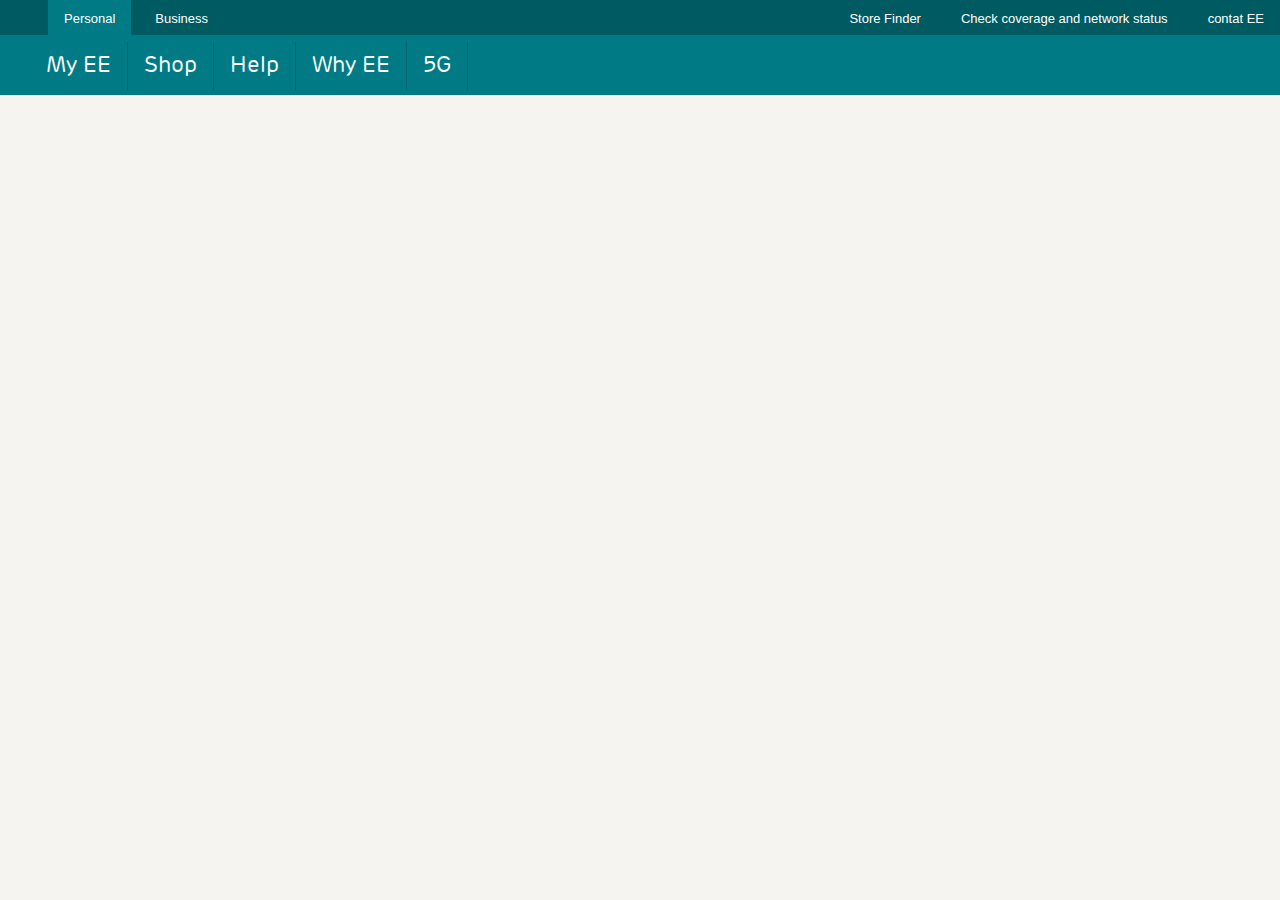
==== index.html @ a06a256d "dia3" ====
<!DOCTYPE html>
<html lang="en">

<head>
    <meta charset="UTF-8">
    <meta http-equiv="X-UA-Compatible" content="IE=edge">
    <meta name="viewport" content="width=device-width, initial-scale=1.0">
    <title>CLONE SITE | EE</title>
    <link rel="stylesheet" href="./assets/css/base/base.css">
    <link rel="stylesheet" href="./assets/css/base/style.css">
</head>

<body>
    
    <header class="cabecalho">
            <div class="links__destaque">
                <a href="#" class="personal">Personal</a>
                <a href="#" class="cabecalho__links destaque">Business</a>
            </div>
            <div><a href="#" class="cabecalho__links">Store Finder</a>
                <a href="#" class="cabecalho__links">Check coverage and network status</a>
                <a href="#" class="cabecalho__links">contat EE</a></div>
        </header>
    <nav class="menu-desktop menu">
        <ul class="menu__mobile--lista menu__mobile--lista-mobile menu__mobile--ativo">
            <li class="logo">
                <a href="#">
                    <img src="../clonesite-ee/assets/img/logo.jpg" alt="">
                </a>
            </li>
            <li class="menu__mobile--itens">
                <a href="#">My EE</a><span class="iclasse"></span>
            </li>
            <li class="menu__mobile--itens">
                <a href="#">Shop</a><span class="iclasse"></span>
            </li>
            <li class="menu__mobile--itens">
                <a href="#">Help</a><span class="iclasse"></span>
            </li>
            <li class="menu__mobile--itens">
                <a href="#">Why EE</a><span class="iclasse"></span>
            <li class="menu__mobile--itens">
                <a href="#">5G</a><span class="iclasse"></span>
            </li>
            <li class="menu__mobile--itens--footer">
                <a href="#">Log in</a>
                <span class="menu__mobile--barrinha">|</span>
                <a href="#">Register</a>
            </li>
        </ul>
        <a href="#" class="cabecalho__icone-lateral"><img src="../clonesite-ee/assets/img/menu_white_24dp.svg"  class="cabecalho__icone-lateral" alt=""></a>
        <img src="../clonesite-ee/assets/img/logo.jpg" class="logo-meio"alt="">
        <input class="input-busca" type="text" id="search" name="Search">
        <img src="../clonesite-ee/assets/img/search_white_36dp.svg" alt="" class="buscar">
        <button class="botao botao-login botao-mostrar">Login</button>
    </nav>
<script src="index.js"></script>
</body>

</html>
---- assets/css/base/base.css ----
@import url(_variables.css);
@import url(_reset.css);
@import url(../../css/components/botoes.css);

body{
    background-color: var(--branco-fundo);
    font-family:var(--familia-corpo);
    font-size: var(--tamanho-corpo);
    color:var(--preto-transparente);
}

.titulo{
    font-size: var(--tamanho-titulo);
    font-weight: var(--peso-titulo);
    font-family: var(--familia-corpo);
}
.titulo--destaque{
    font-family: var(--familia-titulo-destaque);
    color: #000000;
    font-size: var(--tamanho-titulo-destaque);
    font-weight: var(--peso-titulo-destaque);

    display: block;

    margin-top: .75rem;
    margin-bottom: .75rem;
}
---- assets/css/base/style.css ----
@media screen and (min-width: 0px){
.cabecalho{
   display: none;
   align-items: center;
} 
.menu__mobile{
    background-color: var(--branco);
    width: 300px;
    height: 100vh;
    padding: 20px;
    position:absolute;
    left: -200vw;
    transition: .20s;
}

.input-busca{
    display: none;
}

.logo-meio{
    height: 100%;
    width: 30px;
}
.menu-desktop{

    display: flex;
    justify-content: space-between;
    align-items: center;
    width: 100%;
    height: 55px;
    padding: .35rem;
    background-color: var(--verde);
    box-sizing: border-box;
    
    }

.menu__mobile--lista-mobile..{
    background-color: var(--branco);
    width: 300px;
    height: 50vh;
    padding: 20px;
    position: absolute;
    left: -150vw;
    transition: .20s;
}

.menu__mobile--itens{
    display: flex;
    color: var(--verde);
    align-items: center;
    min-height: 49px;
    height: 49px;
    border-bottom: 1px solid var(--preto-transparente);
    align-items: center;
}
.menu__mobile--itens:first-child{
    border-bottom: none;
    margin-bottom: 10px;

}


.menu__mobile--itens span::after{
    box-sizing: border-box;
    content: ">";
    font-size: 20px;
    color: var(--verde);   
}

.menu__mobile--ativo{
    position: absolute;
    left: 0;
    transition: .25s;
}

.menu__mobile--itens--footer{
    font-size: var(--familia-corpo);
    font-size: .80rem;
    color: var(--verde);
    margin-top: 10px;
}

.menu__mobile--barrinha{
    font-family: var(--familia-titulo-destaque);
    color: var(--preto-transparente);
    font-weight: 700;
    font-size: 1.15rem;
}
 .buscar{
     width: 35px;

 }
 .cabecalho__icone-lateral{
     height: 100%;
 }
}











@media screen and (min-width: 1200px){
.botao-mostrar{
    display: none;
}
.buscar{
    display: none;
}

    .menu__mobile--lista{
    position:relative;  
    left: 0; 
    display: flex;
    flex-direction: column;
    }



.cabecalho{
background-color: var(--verde-escuro);
padding: 0;
display: flex;
justify-content: space-between;
height: 35px;
 
}

.cabecalho__icone-lateral{
    display: none;
}

.logo{
box-sizing: border-box;
background-color: var(--verde);
margin-left: 1.5rem;
align-items: center;

}

.logo-meio{
    display: none;
}

.input-busca{

margin-right: 1rem;

}

.menu-desktop{

display: flex;
justify-content: space-between;
align-items: center;
width: 100%;
height: 100%;
padding: .35rem;
background-color: var(--verde);
box-sizing: border-box;

}

.menu__mobile--itens{

display: flex;
color: var(--branco);
align-items: center;
min-height: 49px;
height: auto;
align-items: center;
box-sizing: border-box;
padding-left: 1rem;
padding-right: 1rem;

}

.menu__mobile--lista{
display: flex;
flex-direction: row;

}
.menu__mobile--itens:first-child:first-child{

}

.menu__mobile--itens{
color: var(--branco);
font-size: 22px;
font-weight: 0;
align-items: center;
min-height: 49px;
height: 49px;
border-right: 1px solid var(--preto-transparente);
border-bottom: 0px;
align-items: center;
}
.menu__mobile--itens:first-child{
border-bottom: none;
margin-bottom: 10px;

}

.menu__mobile--itens span::after{
box-sizing: border-box;   
}
.menu__mobile--itens--footer{
display: none;
}

.menu__mobile--barrinha{
display: none;
}
.menu__mobile--itens span::after{
box-sizing: border-box;
display: none;  
}
.personal{

font-family: sans-serif;
font-size: 13px;
margin-left: 3rem;
padding-right: 1rem;
padding-left: 1rem;
padding-top: 1rem;
padding-bottom: 1rem;
background-color: var(--verde);
color: var(--branco);
}
.cabecalho__links{

font-family: sans-serif;
font-size: 13px;
margin-left: .25rem;
padding-right: 1rem;
padding-left: 1rem;
padding-top: 1rem;
padding-bottom: 1rem;

color: var(--branco);

}
.cabecalho__links:hover{
color: var(--amarelo);
}
.destaque:hover{
color: var(--branco);
font-weight: bold;
}

}
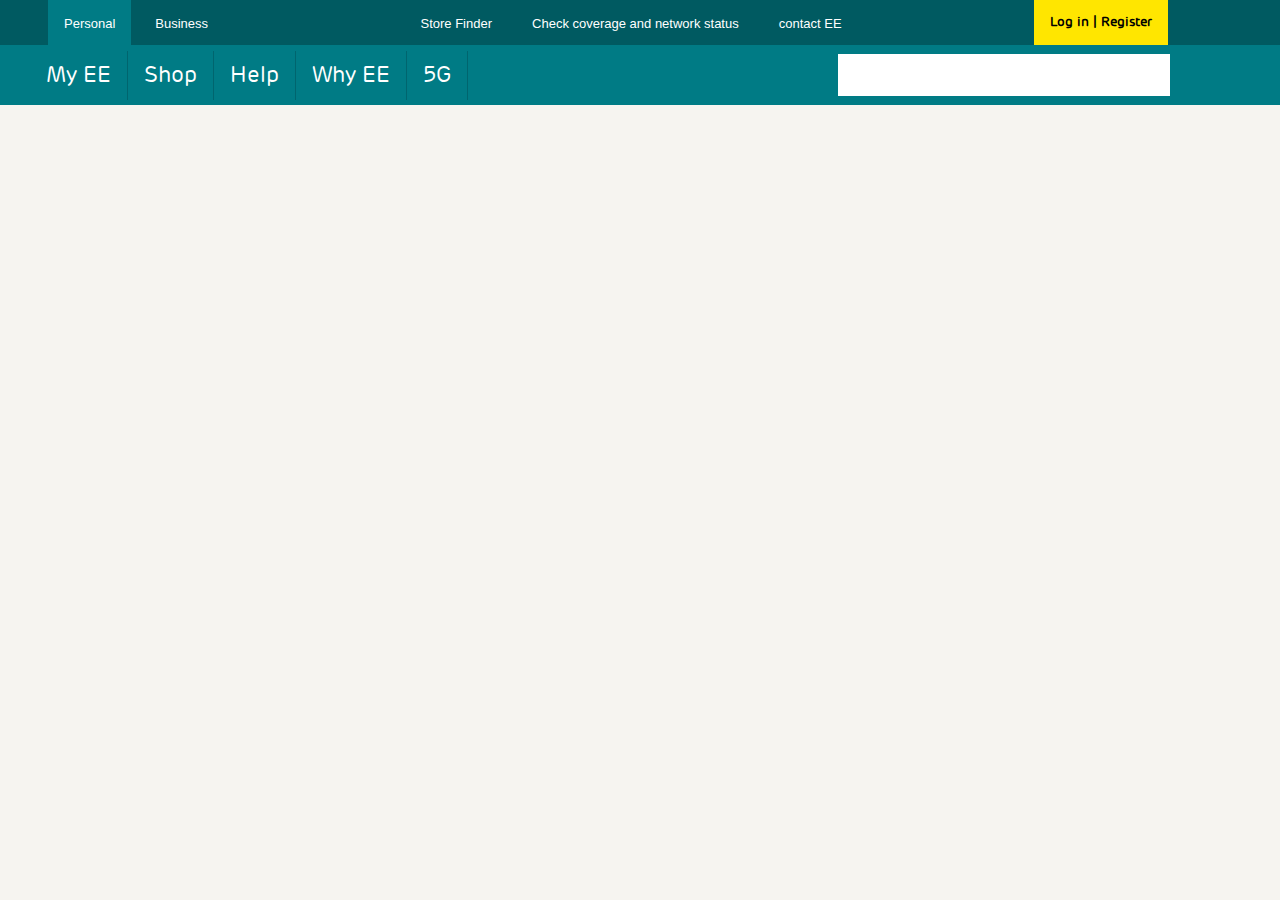
==== commit 7d1c0d3f: "header" ====
--- a/index.html
+++ b/index.html
@@ -9,9 +9,7 @@
     <link rel="stylesheet" href="./assets/css/base/base.css">
     <link rel="stylesheet" href="./assets/css/base/style.css">
 </head>
-
 <body>
-    
     <header class="cabecalho">
             <div class="links__destaque">
                 <a href="#" class="personal">Personal</a>
@@ -19,13 +17,18 @@
             </div>
             <div><a href="#" class="cabecalho__links">Store Finder</a>
                 <a href="#" class="cabecalho__links">Check coverage and network status</a>
-                <a href="#" class="cabecalho__links">contat EE</a></div>
+                <a href="#" class="cabecalho__links">contact EE</a></div>
+               <div class="cabecalho__amarelo"> 
+                <a href="#" class="cabecalho__login">Log in </a><span>|</span>
+                <a href="#" class="cabecalho__register"> Register</a>
+            </div>
         </header>
     <nav class="menu-desktop menu">
-        <ul class="menu__mobile--lista menu__mobile--lista-mobile menu__mobile--ativo">
-            <li class="logo">
+        <ul class="menu__mobile--lista menu__mobile--lista-mobile">
+            <li class="logo-principal">
                 <a href="#">
-                    <img src="../clonesite-ee/assets/img/logo.jpg" alt="">
+                    <img class= "logo" src="../clonesite-ee/assets/img/logo.jpg" alt="">
+                    <img class= "logo-verde" src="../clonesite-ee/assets/img/logo-verde.png" alt="">
                 </a>
             </li>
             <li class="menu__mobile--itens">
@@ -49,11 +52,12 @@
             </li>
         </ul>
         <a href="#" class="cabecalho__icone-lateral"><img src="../clonesite-ee/assets/img/menu_white_24dp.svg"  class="cabecalho__icone-lateral" alt=""></a>
-        <img src="../clonesite-ee/assets/img/logo.jpg" class="logo-meio"alt="">
-        <input class="input-busca" type="text" id="search" name="Search">
+        <a href="#"><img src="../clonesite-ee/assets/img/logo.jpg" class="logo-meio"alt=""></a>
+        <input class="input__busca" type="text" id="search" name="Search">
         <img src="../clonesite-ee/assets/img/search_white_36dp.svg" alt="" class="buscar">
-        <button class="botao botao-login botao-mostrar">Login</button>
+        <button class="botao-login botao-mostrar">Log in</button>
     </nav>
+
 <script src="index.js"></script>
 </body>
 
--- a/assets/css/base/style.css
+++ b/assets/css/base/style.css
@@ -1,8 +1,13 @@
 @media screen and (min-width: 0px){
+.buscar{
+    display: none;
+}
+
 .cabecalho{
-   display: none;
-   align-items: center;
+display: none;
+align-items: center;
 } 
+
 .menu__mobile{
     background-color: var(--branco);
     width: 300px;
@@ -17,6 +22,10 @@
     display: none;
 }
 
+.input__busca{
+    display: none;
+    }
+
 .logo-meio{
     height: 100%;
     width: 30px;
@@ -34,16 +43,17 @@
     
     }
 
-.menu__mobile--lista-mobile..{
+.menu__mobile--lista{
+    display: flex;
+    flex-direction: column;
+    position: absolute;
+    top: 60px;
+    left: -300vh;
+    width: 345px;
+    height: 100px;
     background-color: var(--branco);
-    width: 300px;
-    height: 50vh;
-    padding: 20px;
-    position: absolute;
-    left: -150vw;
-    transition: .20s;
-}
-
+    
+}
 .menu__mobile--itens{
     display: flex;
     color: var(--verde);
@@ -58,8 +68,6 @@
     margin-bottom: 10px;
 
 }
-
-
 .menu__mobile--itens span::after{
     box-sizing: border-box;
     content: ">";
@@ -68,9 +76,14 @@
 }
 
 .menu__mobile--ativo{
+    display: flex;
+    flex-direction: column;
     position: absolute;
+    top: 55px;
     left: 0;
-    transition: .25s;
+    width: 345px;
+    height: 100vh;
+    background-color: var(--branco);
 }
 
 .menu__mobile--itens--footer{
@@ -87,12 +100,41 @@
     font-size: 1.15rem;
 }
  .buscar{
-     width: 35px;
+    display: inline-block;
+    position: absolute;
+    top: 0.50rem;
+    right: 9rem; 
+    width: 35px;
 
  }
  .cabecalho__icone-lateral{
      height: 100%;
- }
+}
+
+.logo{
+    display: none;
+}
+.logo-verde{
+display: block;
+box-sizing: border-box;
+background-color: var(--verde);
+margin-left: 1rem;
+align-items: center;
+}
+.busca-menu--ativo{
+
+    display: inline-block;
+    margin-right: 6.5rem;
+    background-color: var(--branco);
+    font-family: inherit;
+    color: var(--cinza-footer);
+    width: 300px;
+    height: 10px;
+    padding: 1rem 1rem;
+    }
+
+
+
 }
 
 
@@ -106,19 +148,51 @@
 
 
 @media screen and (min-width: 1200px){
-.botao-mostrar{
+.cabecalho__amarelo{
+    position: relative;
+height: 100%;
+font-family: inherit;
+font-size: 13px;
+font-weight: var(--peso-botao);
+margin-right: 7rem;
+padding-right: 1rem;
+padding-left: 1rem;
+padding-top: 1rem;
+padding-bottom: 1rem;
+background-color: var(--amarelo);
+color: #000000;
+}
+
+
+
+
+
+
+    .botao-mostrar{
     display: none;
 }
 .buscar{
     display: none;
 }
 
-    .menu__mobile--lista{
-    position:relative;  
-    left: 0; 
-    display: flex;
-    flex-direction: column;
-    }
+.menu__mobile--lista{
+    
+    
+    
+    
+}
+
+.menu__mobile--lista-mobile{
+    display: flex;
+    flex-direction: row;
+    position:relative; 
+    left: 0;
+    top: 0;
+    background-color: var(--verde);
+    height: auto;
+    width: auto;
+    
+}
 
 
 
@@ -127,8 +201,7 @@
 padding: 0;
 display: flex;
 justify-content: space-between;
-height: 35px;
- 
+height: auto; 
 }
 
 .cabecalho__icone-lateral{
@@ -136,21 +209,30 @@
 }
 
 .logo{
+display: block;
 box-sizing: border-box;
 background-color: var(--verde);
 margin-left: 1.5rem;
 align-items: center;
-
+}
+.logo-verde{
+    display: none;
 }
 
 .logo-meio{
     display: none;
 }
 
-.input-busca{
-
-margin-right: 1rem;
-
+.input__busca{
+
+display: inline-block;
+margin-right: 6.5rem;
+background-color: var(--branco);
+font-family: inherit;
+color: var(--cinza-footer);
+width: 300px;
+height: 10px;
+padding: 1rem 1rem;
 }
 
 .menu-desktop{
@@ -166,30 +248,15 @@
 
 }
 
+.menu__mobile--itens:first-child:first-child{
+
+}
+
 .menu__mobile--itens{
-
-display: flex;
-color: var(--branco);
-align-items: center;
-min-height: 49px;
-height: auto;
-align-items: center;
+display: flex;  
 box-sizing: border-box;
 padding-left: 1rem;
 padding-right: 1rem;
-
-}
-
-.menu__mobile--lista{
-display: flex;
-flex-direction: row;
-
-}
-.menu__mobile--itens:first-child:first-child{
-
-}
-
-.menu__mobile--itens{
 color: var(--branco);
 font-size: 22px;
 font-weight: 0;
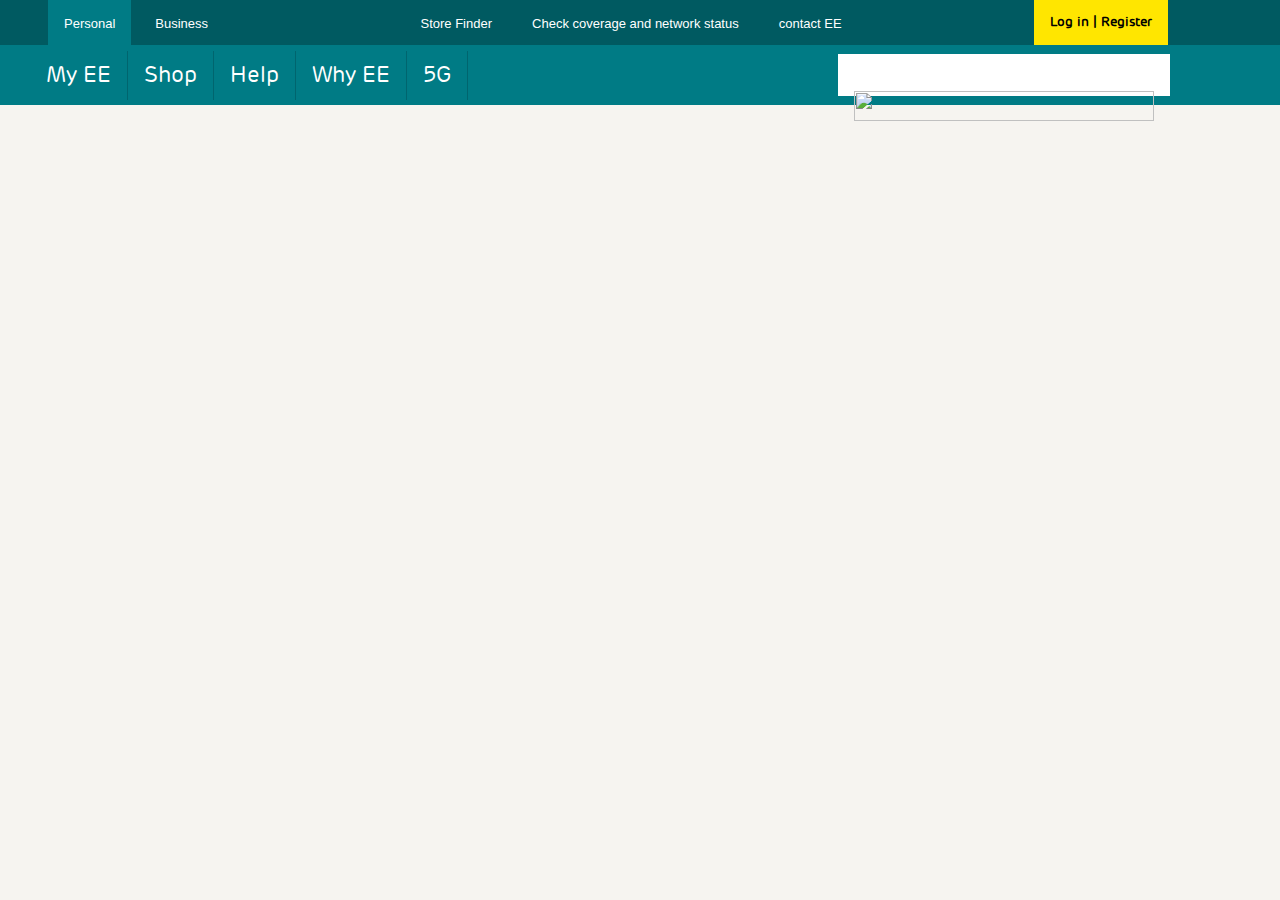
==== commit 7b54ad4b: "organizacao" ====
--- a/index.html
+++ b/index.html
@@ -9,56 +9,64 @@
     <link rel="stylesheet" href="./assets/css/base/base.css">
     <link rel="stylesheet" href="./assets/css/base/style.css">
 </head>
+
 <body>
-    <header class="cabecalho">
+    <header>
+        <section class="cabecalho">
             <div class="links__destaque">
                 <a href="#" class="personal">Personal</a>
                 <a href="#" class="cabecalho__links destaque">Business</a>
             </div>
             <div><a href="#" class="cabecalho__links">Store Finder</a>
                 <a href="#" class="cabecalho__links">Check coverage and network status</a>
-                <a href="#" class="cabecalho__links">contact EE</a></div>
-               <div class="cabecalho__amarelo"> 
+                <a href="#" class="cabecalho__links">contact EE</a>
+            </div>
+            <div class="cabecalho__amarelo">
                 <a href="#" class="cabecalho__login">Log in </a><span>|</span>
                 <a href="#" class="cabecalho__register"> Register</a>
             </div>
-        </header>
-    <nav class="menu-desktop menu">
-        <ul class="menu__mobile--lista menu__mobile--lista-mobile">
-            <li class="logo-principal">
-                <a href="#">
-                    <img class= "logo" src="../clonesite-ee/assets/img/logo.jpg" alt="">
-                    <img class= "logo-verde" src="../clonesite-ee/assets/img/logo-verde.png" alt="">
-                </a>
-            </li>
-            <li class="menu__mobile--itens">
-                <a href="#">My EE</a><span class="iclasse"></span>
-            </li>
-            <li class="menu__mobile--itens">
-                <a href="#">Shop</a><span class="iclasse"></span>
-            </li>
-            <li class="menu__mobile--itens">
-                <a href="#">Help</a><span class="iclasse"></span>
-            </li>
-            <li class="menu__mobile--itens">
-                <a href="#">Why EE</a><span class="iclasse"></span>
-            <li class="menu__mobile--itens">
-                <a href="#">5G</a><span class="iclasse"></span>
-            </li>
-            <li class="menu__mobile--itens--footer">
-                <a href="#">Log in</a>
-                <span class="menu__mobile--barrinha">|</span>
-                <a href="#">Register</a>
-            </li>
-        </ul>
-        <a href="#" class="cabecalho__icone-lateral"><img src="../clonesite-ee/assets/img/menu_white_24dp.svg"  class="cabecalho__icone-lateral" alt=""></a>
-        <a href="#"><img src="../clonesite-ee/assets/img/logo.jpg" class="logo-meio"alt=""></a>
-        <input class="input__busca" type="text" id="search" name="Search">
-        <img src="../clonesite-ee/assets/img/search_white_36dp.svg" alt="" class="buscar">
-        <button class="botao-login botao-mostrar">Log in</button>
-    </nav>
+        </section>
+        <nav class="menu-desktop menu">
+            <ul class="menu__mobile--lista menu__mobile--lista-mobile">
+                <li class="logo-principal">
+                    <a href="#">
+                        <img class="logo" src="../clonesite-ee/assets/img/logo.jpg" alt="">
+                        <img class="logo-verde" src="../clonesite-ee/assets/img/logo-verde.png" alt="">
+                    </a>
+                </li>
+                <li class="menu__mobile--itens">
+                    <a href="#">My EE</a><span class="iclasse"></span>
+                </li>
+                <li class="menu__mobile--itens">
+                    <a href="#">Shop</a><span class="iclasse"></span>
+                </li>
+                <li class="menu__mobile--itens">
+                    <a href="#">Help</a><span class="iclasse"></span>
+                </li>
+                <li class="menu__mobile--itens">
+                    <a href="#">Why EE</a><span class="iclasse"></span>
+                <li class="menu__mobile--itens">
+                    <a href="#">5G</a><span class="iclasse"></span>
+                </li>
+                <li class="menu__mobile--itens--footer">
+                    <a href="#">Log in</a>
+                    <span class="menu__mobile--barrinha">|</span>
+                    <a href="#">Register</a>
+                </li>
+            </ul>
+            <a href="#" class="cabecalho__icone-lateral"><img src="../clonesite-ee/assets/img/menu_white_24dp.svg"
+                    class="cabecalho__icone-lateral" alt=""></a>
+            <a href="#"><img src="../clonesite-ee/assets/img/logo.jpg" class="logo-meio" alt=""></a>
+            <div class="input__busca">
+                <input class="" type="text" id="search" name="Search">
+                <img src="../clonesite-ee/assets/img/search_white_36dp.svg" class="fechar" alt="">
+            </div>
+            <img src="../clonesite-ee/assets/img/search_white_36dp.svg" alt="" class="buscar">
+            <button class="botao-login botao-mostrar">Log in</button>
+        </nav>
+    </header>
 
-<script src="index.js"></script>
+    <script src="index.js"></script>
 </body>
 
 </html>--- a/assets/css/base/style.css
+++ b/assets/css/base/style.css
@@ -1,323 +1,296 @@
 @media screen and (min-width: 0px){
-.buscar{
-    display: none;
+    .buscar{
+        display: inline-block;
+        position: absolute;
+        top: 0.50rem;
+        right: 9rem; 
+        width: 35px;
+    }
+    
+    .busca-menu--ativo{
+        display: block;
+        position: absolute;
+        margin-right: 6.5rem;
+        background-color: var(--branco);
+        font-family: inherit;
+        color: var(--cinza-footer);
+        width: 300px;
+        height: 10px;
+        padding: 1rem 1rem;
+    
+    }
+    
+    .cabecalho{
+        display: none;
+        align-items: center;
+    } 
+    
+    .cabecalho__icone-lateral{
+        height: 90%;
+    }
+    
+    .fechar{
+        display: block;
+        height: 30px;
+    }
+    
+    .input-busca{
+        display: none;
+    }
+    
+    .input__busca{
+        display: none;
+    }
+    
+    .logo{
+        display: none;
+    }
+    
+    .logo-verde{
+        display: block;
+        box-sizing: border-box;
+        background-color: var(--verde);
+        margin-left: 1rem;
+        align-items: center;
+    }
+    
+    .logo-meio{
+        height: 100%;
+        width: 30px;
+    }
+    
+    .menu__mobile{
+        background-color: var(--branco);
+        width: 300px;
+        height: 100vh;
+        padding: 20px;
+        position:absolute;
+        left: -200vw;
+        transition: .20s;
+    }
+    
+    .menu-desktop{
+        display: flex;
+        justify-content: space-between;
+        align-items: center;
+        width: 100%;
+        height: 55px;
+        padding: .35rem;
+        background-color: var(--verde);
+        box-sizing: border-box;
+    }
+    
+    .menu__mobile--lista{
+        display: flex;
+        flex-direction: column;
+        position: absolute;
+        top: 60px;
+        left: -300vh;
+        width: 345px;
+        height: 100px;
+        background-color: var(--branco);
+    }
+    
+    .menu__mobile--itens{
+        display: flex;
+        color: var(--verde);
+        align-items: center;
+        min-height: 49px;
+        height: 49px;
+        border-bottom: 1px solid var(--preto-transparente);
+        align-items: center;
+    }
+    
+    .menu__mobile--itens:first-child{
+        border-bottom: none;
+        margin-bottom: 10px;
+    }
+    
+    .menu__mobile--itens span::after{
+        box-sizing: border-box;
+        content: ">";
+        font-size: 20px;
+        color: var(--verde);   
+    }
+    
+    .menu__mobile--ativo{
+        display: flex;
+        flex-direction: column;
+        position: absolute;
+        top: 55px;
+        left: 0;
+        width: 345px;
+        height: 100vh;
+        background-color: var(--branco);
+    }
+    
+    .menu__mobile--itens--footer{
+        font-size: var(--familia-corpo);
+        font-size: .80rem;
+        color: var(--verde);
+        margin-top: 10px;
+    }
+    
+    .menu__mobile--barrinha{
+        font-family: var(--familia-titulo-destaque);
+        color: var(--preto-transparente);
+        font-weight: 700;
+        font-size: 1.15rem;
+    }
 }
 
-.cabecalho{
-display: none;
-align-items: center;
-} 
-
-.menu__mobile{
-    background-color: var(--branco);
-    width: 300px;
-    height: 100vh;
-    padding: 20px;
-    position:absolute;
-    left: -200vw;
-    transition: .20s;
-}
-
-.input-busca{
-    display: none;
-}
-
-.input__busca{
-    display: none;
-    }
-
-.logo-meio{
-    height: 100%;
-    width: 30px;
-}
-.menu-desktop{
-
-    display: flex;
-    justify-content: space-between;
-    align-items: center;
-    width: 100%;
-    height: 55px;
-    padding: .35rem;
-    background-color: var(--verde);
-    box-sizing: border-box;
-    
-    }
-
-.menu__mobile--lista{
-    display: flex;
-    flex-direction: column;
-    position: absolute;
-    top: 60px;
-    left: -300vh;
-    width: 345px;
-    height: 100px;
-    background-color: var(--branco);
-    
-}
-.menu__mobile--itens{
-    display: flex;
-    color: var(--verde);
-    align-items: center;
-    min-height: 49px;
-    height: 49px;
-    border-bottom: 1px solid var(--preto-transparente);
-    align-items: center;
-}
-.menu__mobile--itens:first-child{
-    border-bottom: none;
-    margin-bottom: 10px;
-
-}
-.menu__mobile--itens span::after{
-    box-sizing: border-box;
-    content: ">";
-    font-size: 20px;
-    color: var(--verde);   
-}
-
-.menu__mobile--ativo{
-    display: flex;
-    flex-direction: column;
-    position: absolute;
-    top: 55px;
-    left: 0;
-    width: 345px;
-    height: 100vh;
-    background-color: var(--branco);
-}
-
-.menu__mobile--itens--footer{
-    font-size: var(--familia-corpo);
-    font-size: .80rem;
-    color: var(--verde);
-    margin-top: 10px;
-}
-
-.menu__mobile--barrinha{
-    font-family: var(--familia-titulo-destaque);
-    color: var(--preto-transparente);
-    font-weight: 700;
-    font-size: 1.15rem;
-}
- .buscar{
-    display: inline-block;
-    position: absolute;
-    top: 0.50rem;
-    right: 9rem; 
-    width: 35px;
-
- }
- .cabecalho__icone-lateral{
-     height: 100%;
-}
-
-.logo{
-    display: none;
-}
-.logo-verde{
-display: block;
-box-sizing: border-box;
-background-color: var(--verde);
-margin-left: 1rem;
-align-items: center;
-}
-.busca-menu--ativo{
-
-    display: inline-block;
-    margin-right: 6.5rem;
-    background-color: var(--branco);
-    font-family: inherit;
-    color: var(--cinza-footer);
-    width: 300px;
-    height: 10px;
-    padding: 1rem 1rem;
-    }
-
-
-
-}
-
-
-
-
-
-
-
-
-
-
-
-@media screen and (min-width: 1200px){
-.cabecalho__amarelo{
-    position: relative;
-height: 100%;
-font-family: inherit;
-font-size: 13px;
-font-weight: var(--peso-botao);
-margin-right: 7rem;
-padding-right: 1rem;
-padding-left: 1rem;
-padding-top: 1rem;
-padding-bottom: 1rem;
-background-color: var(--amarelo);
-color: #000000;
-}
-
-
-
-
-
-
+@media screen and (min-width: 1080px){
     .botao-mostrar{
-    display: none;
-}
-.buscar{
-    display: none;
-}
-
-.menu__mobile--lista{
-    
-    
-    
-    
-}
-
-.menu__mobile--lista-mobile{
-    display: flex;
-    flex-direction: row;
-    position:relative; 
-    left: 0;
-    top: 0;
-    background-color: var(--verde);
-    height: auto;
-    width: auto;
-    
-}
-
-
-
-.cabecalho{
-background-color: var(--verde-escuro);
-padding: 0;
-display: flex;
-justify-content: space-between;
-height: auto; 
-}
-
-.cabecalho__icone-lateral{
-    display: none;
-}
-
-.logo{
-display: block;
-box-sizing: border-box;
-background-color: var(--verde);
-margin-left: 1.5rem;
-align-items: center;
-}
-.logo-verde{
-    display: none;
-}
-
-.logo-meio{
-    display: none;
-}
-
-.input__busca{
-
-display: inline-block;
-margin-right: 6.5rem;
-background-color: var(--branco);
-font-family: inherit;
-color: var(--cinza-footer);
-width: 300px;
-height: 10px;
-padding: 1rem 1rem;
-}
-
-.menu-desktop{
-
-display: flex;
-justify-content: space-between;
-align-items: center;
-width: 100%;
-height: 100%;
-padding: .35rem;
-background-color: var(--verde);
-box-sizing: border-box;
-
-}
-
-.menu__mobile--itens:first-child:first-child{
-
-}
-
-.menu__mobile--itens{
-display: flex;  
-box-sizing: border-box;
-padding-left: 1rem;
-padding-right: 1rem;
-color: var(--branco);
-font-size: 22px;
-font-weight: 0;
-align-items: center;
-min-height: 49px;
-height: 49px;
-border-right: 1px solid var(--preto-transparente);
-border-bottom: 0px;
-align-items: center;
-}
-.menu__mobile--itens:first-child{
-border-bottom: none;
-margin-bottom: 10px;
-
-}
-
-.menu__mobile--itens span::after{
-box-sizing: border-box;   
-}
-.menu__mobile--itens--footer{
-display: none;
-}
-
-.menu__mobile--barrinha{
-display: none;
-}
-.menu__mobile--itens span::after{
-box-sizing: border-box;
-display: none;  
-}
-.personal{
-
-font-family: sans-serif;
-font-size: 13px;
-margin-left: 3rem;
-padding-right: 1rem;
-padding-left: 1rem;
-padding-top: 1rem;
-padding-bottom: 1rem;
-background-color: var(--verde);
-color: var(--branco);
-}
-.cabecalho__links{
-
-font-family: sans-serif;
-font-size: 13px;
-margin-left: .25rem;
-padding-right: 1rem;
-padding-left: 1rem;
-padding-top: 1rem;
-padding-bottom: 1rem;
-
-color: var(--branco);
-
-}
-.cabecalho__links:hover{
-color: var(--amarelo);
-}
-.destaque:hover{
-color: var(--branco);
-font-weight: bold;
-}
-
+        display: none;
+    }
+    
+    .buscar{
+        display: none;
+    }
+    
+    .cabecalho__links{
+        font-family: sans-serif;
+        font-size: 13px;
+        margin-left: .25rem;
+        padding-right: 1rem;
+        padding-left: 1rem;
+        padding-top: 1rem;
+        padding-bottom: 1rem;
+        color: var(--branco);
+    }
+    
+    .cabecalho__links:hover{
+        color: var(--amarelo);
+    }
+    
+    .cabecalho__amarelo{
+        position: relative;
+        height: 100%;
+        font-family: inherit;
+        font-size: 13px;
+        font-weight: var(--peso-botao);
+        margin-right: 7rem;
+        padding-right: 1rem;
+        padding-left: 1rem;
+        padding-top: 1rem;
+        padding-bottom: 1rem;
+        background-color: var(--amarelo);
+        color: #000000;
+    }
+    
+    .cabecalho{
+        background-color: var(--verde-escuro);
+        padding: 0;
+        display: flex;
+        justify-content: space-between;
+        height: auto; 
+    }
+    
+    .cabecalho__icone-lateral{
+        display: none;
+    }
+    
+    .destaque:hover{
+        color: var(--branco);
+        font-weight: bold;
+    }
+    
+    .input__busca{
+        display: inline-block;
+        margin-right: 6.5rem;
+        background-color: var(--branco);
+        font-family: inherit;
+        color: var(--cinza-footer);
+        width: 300px;
+        height: 10px;
+        padding: 1rem 1rem;
+    }
+    
+    .logo{
+        display: block;
+        box-sizing: border-box;
+        background-color: var(--verde);
+        margin-left: 1.5rem;
+        align-items: center;
+    }
+    
+    .logo-verde{
+        display: none;
+    }
+    
+    .logo-meio{
+        display: none;
+    }
+    
+    .menu__mobile--lista-mobile{
+        display: flex;
+        flex-direction: row;
+        position:relative; 
+        left: 0;
+        top: 0;
+        background-color: var(--verde);
+        height: auto;
+        width: auto;
+    }
+    
+    .menu-desktop{
+        display: flex;
+        justify-content: space-between;
+        align-items: center;
+        width: 100%;
+        height: 100%;
+        padding: .35rem;
+        background-color: var(--verde);
+        box-sizing: border-box;
+    }
+    
+    .menu__mobile--itens{
+        display: flex;  
+        box-sizing: border-box;
+        padding-left: 1rem;
+        padding-right: 1rem;
+        color: var(--branco);
+        font-size: 22px;
+        font-weight: 0;
+        align-items: center;
+        min-height: 49px;
+        height: 49px;
+        border-right: 1px solid var(--preto-transparente);
+        border-bottom: 0px;
+        align-items: center;
+    }
+    
+    .menu__mobile--itens:first-child{
+        border-bottom: none;
+        margin-bottom: 10px;
+    }
+    
+    .menu__mobile--itens span::after{
+        box-sizing: border-box;   
+    }
+    
+    .menu__mobile--itens--footer{
+        display: none;
+    }
+    
+    .menu__mobile--barrinha{
+        display: none;
+    }
+    
+    .menu__mobile--itens span::after{
+        box-sizing: border-box;
+        display: none;  
+    }
+    
+    .personal{
+        font-family: sans-serif;
+        font-size: 13px;
+        margin-left: 3rem;
+        padding-right: 1rem;
+        padding-left: 1rem;
+        padding-top: 1rem;
+        padding-bottom: 1rem;
+        background-color: var(--verde);
+        color: var(--branco);
+    }
 }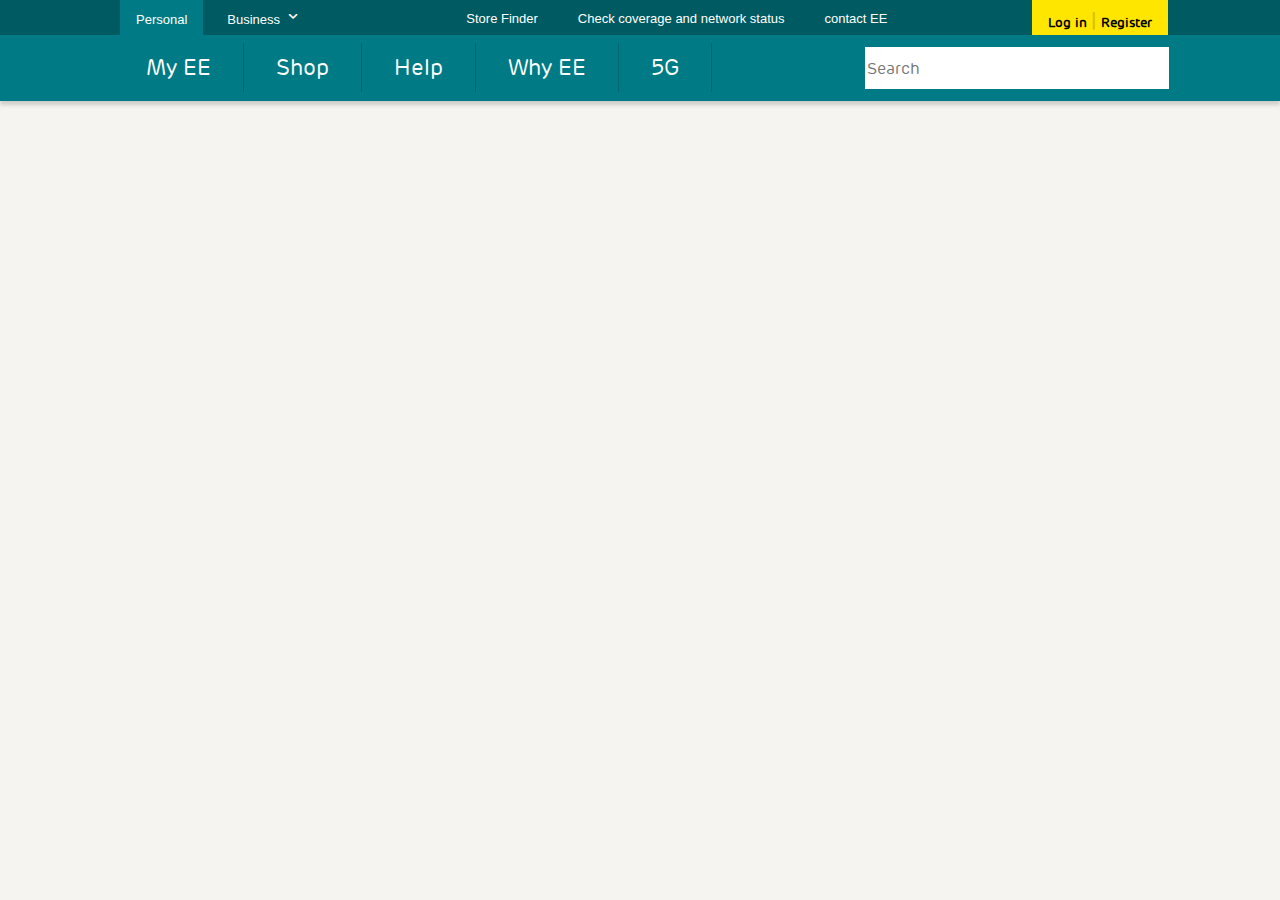
==== commit d4ee100b: "menu" ====
--- a/index.html
+++ b/index.html
@@ -15,15 +15,15 @@
         <section class="cabecalho">
             <div class="links__destaque">
                 <a href="#" class="personal">Personal</a>
-                <a href="#" class="cabecalho__links destaque">Business</a>
+                <a href="#" class="cabecalho__links destaque">Business <i></i></a>
             </div>
             <div><a href="#" class="cabecalho__links">Store Finder</a>
                 <a href="#" class="cabecalho__links">Check coverage and network status</a>
                 <a href="#" class="cabecalho__links">contact EE</a>
             </div>
             <div class="cabecalho__amarelo">
-                <a href="#" class="cabecalho__login">Log in </a><span>|</span>
-                <a href="#" class="cabecalho__register"> Register</a>
+                <a href="#" class="cabecalho__login">Log in <i></i></a>
+                <a href="#" class="cabecalho__register">Register</a>
             </div>
         </section>
         <nav class="menu-desktop menu">
@@ -57,11 +57,14 @@
             <a href="#" class="cabecalho__icone-lateral"><img src="../clonesite-ee/assets/img/menu_white_24dp.svg"
                     class="cabecalho__icone-lateral" alt=""></a>
             <a href="#"><img src="../clonesite-ee/assets/img/logo.jpg" class="logo-meio" alt=""></a>
-            <div class="input__busca">
-                <input class="" type="text" id="search" name="Search">
-                <img src="../clonesite-ee/assets/img/search_white_36dp.svg" class="fechar" alt="">
+            
+            <div class="input__busca busca-menu--ativo">
+                <input class="input-campo" type="text" aria-label="Buscar" id="search" placeholder="Search" name="Search">
+                <a href="#" class="fechar"><img src="../clonesite-ee/assets/img/close_white_24dp.svg" class="" alt=""></a>
             </div>
-            <img src="../clonesite-ee/assets/img/search_white_36dp.svg" alt="" class="buscar">
+
+            <a href="#" class="buscar"><img src="../clonesite-ee/assets/img/search_white_36dp.svg" alt="buscar"></a>
+            
             <button class="botao-login botao-mostrar">Log in</button>
         </nav>
     </header>
--- a/assets/css/base/style.css
+++ b/assets/css/base/style.css
@@ -1,23 +1,13 @@
 @media screen and (min-width: 0px){
-    .buscar{
-        display: inline-block;
-        position: absolute;
-        top: 0.50rem;
-        right: 9rem; 
-        width: 35px;
-    }
-    
-    .busca-menu--ativo{
-        display: block;
-        position: absolute;
-        margin-right: 6.5rem;
-        background-color: var(--branco);
+   .busca-menu--ativo{
+        z-index: 1;
+        height: 55px;
+        display: flex;
+        margin-right: 0.25rem;
+        align-items: center;
+        background-color: var(--verde);
         font-family: inherit;
         color: var(--cinza-footer);
-        width: 300px;
-        height: 10px;
-        padding: 1rem 1rem;
-    
     }
     
     .cabecalho{
@@ -34,6 +24,14 @@
         height: 30px;
     }
     
+    .input-campo{
+        height: 40px;
+        width: 300px;
+        border-style:solid;
+        border-radius: 2px;
+        border-color: var(--verde);
+    }
+
     .input-busca{
         display: none;
     }
@@ -44,6 +42,14 @@
     
     .logo{
         display: none;
+    }
+
+    .logo-meio{
+        z-index: 0;
+        position: fixed;
+        left: 35%;
+        top: 2px;
+        height: 50px;
     }
     
     .logo-verde{
@@ -52,11 +58,6 @@
         background-color: var(--verde);
         margin-left: 1rem;
         align-items: center;
-    }
-    
-    .logo-meio{
-        height: 100%;
-        width: 30px;
     }
     
     .menu__mobile{
@@ -78,6 +79,7 @@
         padding: .35rem;
         background-color: var(--verde);
         box-sizing: border-box;
+        box-shadow: 0px 4px 4px rgba(0, 0, 0, 0.16);
     }
     
     .menu__mobile--lista{
@@ -95,10 +97,11 @@
         display: flex;
         color: var(--verde);
         align-items: center;
+        justify-content: space-between;
+        margin-right: 1rem;
         min-height: 49px;
         height: 49px;
         border-bottom: 1px solid var(--preto-transparente);
-        align-items: center;
     }
     
     .menu__mobile--itens:first-child{
@@ -158,22 +161,22 @@
         padding-bottom: 1rem;
         color: var(--branco);
     }
-    
+
     .cabecalho__links:hover{
         color: var(--amarelo);
     }
     
     .cabecalho__amarelo{
-        position: relative;
-        height: 100%;
+        box-sizing: border-box;
+        height: inherit;
         font-family: inherit;
         font-size: 13px;
         font-weight: var(--peso-botao);
         margin-right: 7rem;
         padding-right: 1rem;
         padding-left: 1rem;
-        padding-top: 1rem;
-        padding-bottom: 1rem;
+        padding-top: 0.75rem;
+        padding-bottom: 0.25rem;
         background-color: var(--amarelo);
         color: #000000;
     }
@@ -183,37 +186,72 @@
         padding: 0;
         display: flex;
         justify-content: space-between;
-        height: auto; 
+        height: 35px
     }
     
     .cabecalho__icone-lateral{
         display: none;
     }
+
+    .cabecalho__login i::before{
+        content: "|";
+        font-size: 18px;
+        color: var(--preto-transparente);
+        font-family: var(--familia-corpo);
+        
+    }
+    
+    .destaque i::before{
+        content: "\e90d";
+        font-size: 18px;
+        color: var(--branco);
+        font-family: var(--familia-corpo);
+        
+    }
     
     .destaque:hover{
         color: var(--branco);
         font-weight: bold;
     }
     
+    .fechar{
+        display: none;
+    }
+
     .input__busca{
-        display: inline-block;
-        margin-right: 6.5rem;
-        background-color: var(--branco);
+        height: 55px;
+        display: flex;
+        margin-right: 6.40rem;
+        align-items: center;
+        background-color: var(--verde);
         font-family: inherit;
         color: var(--cinza-footer);
+       
+    }
+
+    .input-campo{
+        height: 40px;
         width: 300px;
-        height: 10px;
-        padding: 1rem 1rem;
+        border-style:solid;
+        border-radius: 2px;
+        border-color: var(--verde);
     }
     
     .logo{
         display: block;
         box-sizing: border-box;
         background-color: var(--verde);
-        margin-left: 1.5rem;
-        align-items: center;
-    }
-    
+        margin-left: 7rem;
+        margin-right: 0.75rem;
+        align-items: center;
+        height: 50px;
+    }
+    
+    .links__destaque{
+        margin-left: 4.5rem;
+        box-sizing: border-box;
+    }
+
     .logo-verde{
         display: none;
     }
@@ -242,13 +280,14 @@
         padding: .35rem;
         background-color: var(--verde);
         box-sizing: border-box;
+        box-shadow: 0px 4px 4px rgba(0, 0, 0, 0.16);
     }
     
     .menu__mobile--itens{
         display: flex;  
         box-sizing: border-box;
         padding-left: 1rem;
-        padding-right: 1rem;
+        padding-right: 2rem;
         color: var(--branco);
         font-size: 22px;
         font-weight: 0;
@@ -281,7 +320,7 @@
         box-sizing: border-box;
         display: none;  
     }
-    
+
     .personal{
         font-family: sans-serif;
         font-size: 13px;
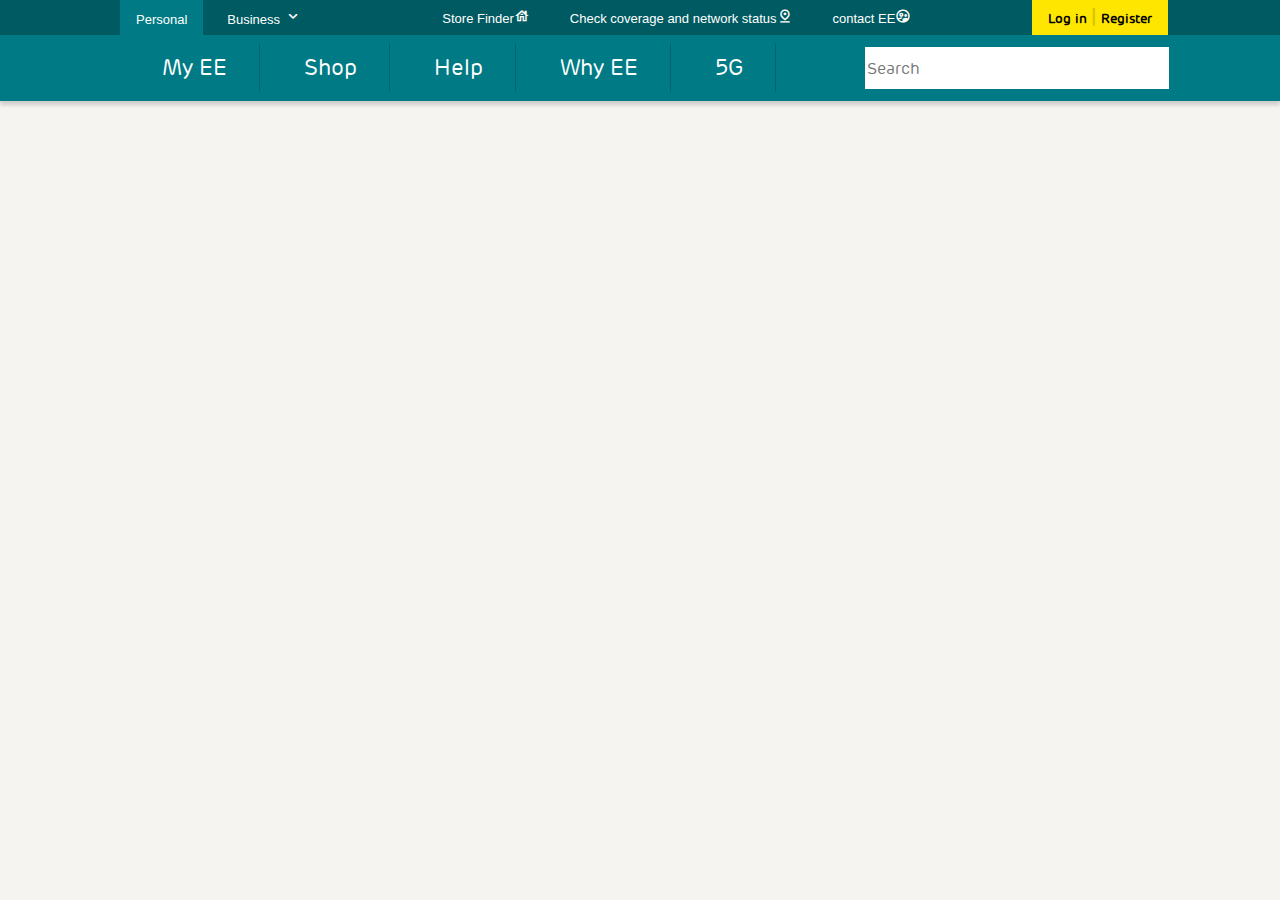
==== commit b963f267: "menu pronto" ====
--- a/index.html
+++ b/index.html
@@ -17,9 +17,10 @@
                 <a href="#" class="personal">Personal</a>
                 <a href="#" class="cabecalho__links destaque">Business <i></i></a>
             </div>
-            <div><a href="#" class="cabecalho__links">Store Finder</a>
-                <a href="#" class="cabecalho__links">Check coverage and network status</a>
-                <a href="#" class="cabecalho__links">contact EE</a>
+            <div>
+                <a href="#" class="cabecalho__links link__store">Store Finder<i></i></a>
+                <a href="#" class="cabecalho__links link__check">Check coverage and network status<i></i></a>
+                <a href="#" class="cabecalho__links link__contact" >contact EE<i></i></a>
             </div>
             <div class="cabecalho__amarelo">
                 <a href="#" class="cabecalho__login">Log in <i></i></a>
--- a/assets/css/base/style.css
+++ b/assets/css/base/style.css
@@ -98,12 +98,13 @@
         color: var(--verde);
         align-items: center;
         justify-content: space-between;
-        margin-right: 1rem;
+        margin-right: 0.75rem;
+        margin-left: 1rem;
         min-height: 49px;
         height: 49px;
         border-bottom: 1px solid var(--preto-transparente);
     }
-    
+
     .menu__mobile--itens:first-child{
         border-bottom: none;
         margin-bottom: 10px;
@@ -132,6 +133,7 @@
         font-size: .80rem;
         color: var(--verde);
         margin-top: 10px;
+        margin-left: 1rem;
     }
     
     .menu__mobile--barrinha{
@@ -162,6 +164,24 @@
         color: var(--branco);
     }
 
+    .link__store i::before{
+        content: "\e902";
+        font-size: 16px;
+        font-family: var(--familia-corpo);   
+    }
+
+    .link__check i::before{
+        content: "\e909";
+        font-size: 16px;
+        font-family: var(--familia-corpo);   
+    }
+
+    .link__contact i::before{
+        content: "\e903";
+        font-size: 16px;
+        font-family: var(--familia-corpo);   
+    }
+
     .cabecalho__links:hover{
         color: var(--amarelo);
     }
@@ -175,7 +195,7 @@
         margin-right: 7rem;
         padding-right: 1rem;
         padding-left: 1rem;
-        padding-top: 0.75rem;
+        padding-top: 0.50rem;
         padding-bottom: 0.25rem;
         background-color: var(--amarelo);
         color: #000000;
@@ -297,6 +317,10 @@
         border-right: 1px solid var(--preto-transparente);
         border-bottom: 0px;
         align-items: center;
+    }
+
+    .menu__mobile--itens:hover{
+        color: var(--amarelo);
     }
     
     .menu__mobile--itens:first-child{
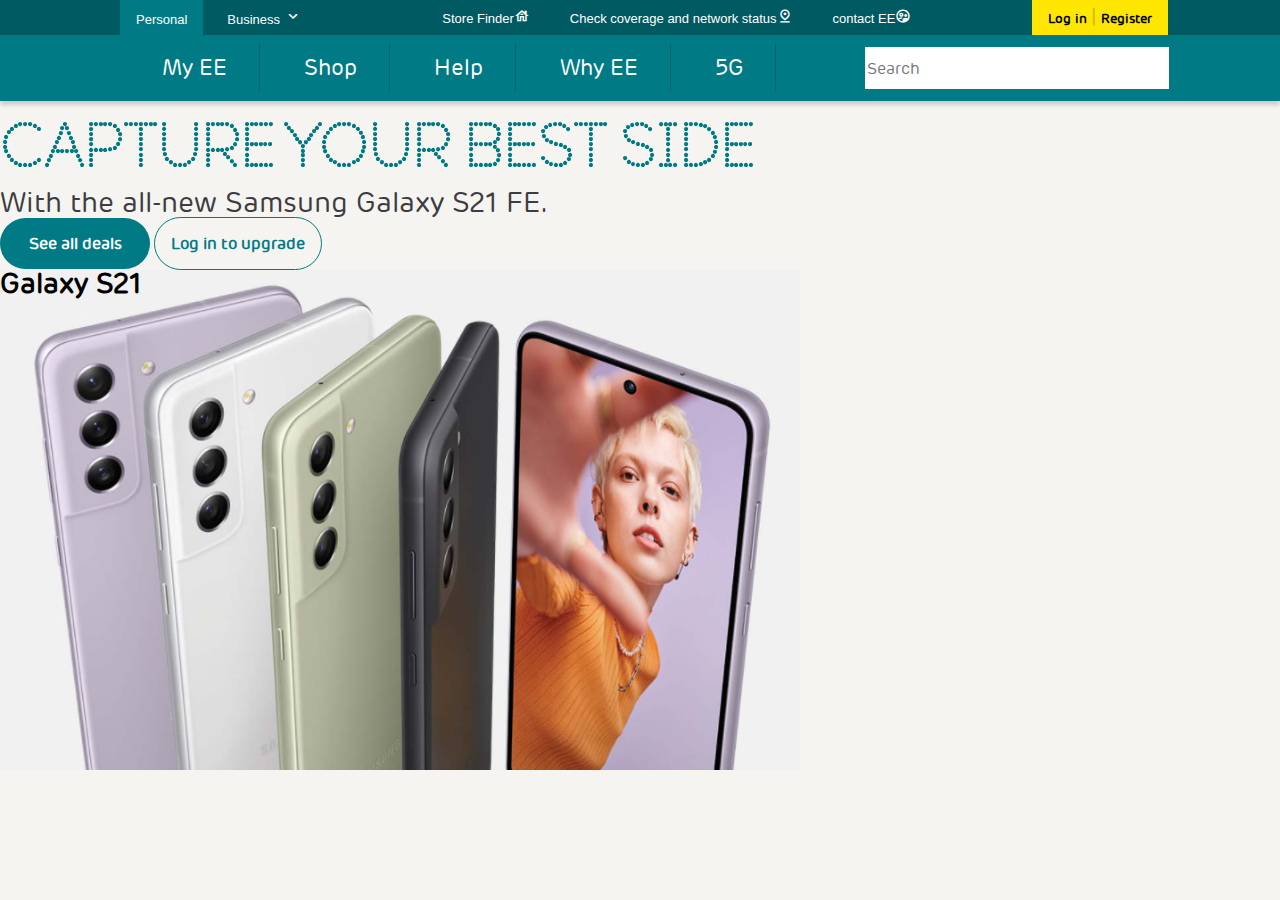
==== commit df5ad312: "menu de novo kkkk" ====
--- a/index.html
+++ b/index.html
@@ -69,6 +69,19 @@
             <button class="botao-login botao-mostrar">Log in</button>
         </nav>
     </header>
+    <section class="principal">
+        <div class="principal__titulo">
+            <h2 class="titulo--destaque">CAPTURE YOUR
+                BEST SIDE</h2>
+            <p class="titulo">With the all-new
+                Samsung Galaxy S21 FE.</p>
+                <button class="botao botao-verde">See all deals</button>
+                <button class="botao">Log in to upgrade</button>
+        </div>
+        <picture class="principal__imagem" aria-label="Galaxy s21">
+            <p class="titulo--imagem">Galaxy S21</p>
+        </picture>
+    </section>
 
     <script src="index.js"></script>
 </body>
--- a/assets/css/base/base.css
+++ b/assets/css/base/base.css
@@ -1,6 +1,7 @@
 @import url(_variables.css);
 @import url(_reset.css);
-@import url(../../css/components/botoes.css);
+@import url(../components/botoes.css);
+@import url(../components/cards.css);
 
 body{
     background-color: var(--branco-fundo);
@@ -13,10 +14,19 @@
     font-size: var(--tamanho-titulo);
     font-weight: var(--peso-titulo);
     font-family: var(--familia-corpo);
+    color: var(--cinza-footer);
 }
+
+.titulo--imagem{
+    font-size: var(--tamanho-titulo);
+    font-weight: 700;
+    font-family: var(--familia-corpo);
+    color: var(--preto);
+}
+
 .titulo--destaque{
     font-family: var(--familia-titulo-destaque);
-    color: #000000;
+    color: var(--verde);
     font-size: var(--tamanho-titulo-destaque);
     font-weight: var(--peso-titulo-destaque);
 
--- a/assets/css/base/style.css
+++ b/assets/css/base/style.css
@@ -10,6 +10,13 @@
         color: var(--cinza-footer);
     }
     
+    .buscar{
+        z-index: 0;
+        position: absolute;
+        right: 30%;
+        top: 1%;
+    }
+
     .cabecalho{
         display: none;
         align-items: center;
@@ -26,7 +33,7 @@
     
     .input-campo{
         height: 40px;
-        width: 300px;
+        width: 312px;
         border-style:solid;
         border-radius: 2px;
         border-color: var(--verde);
@@ -46,9 +53,9 @@
 
     .logo-meio{
         z-index: 0;
-        position: fixed;
-        left: 35%;
-        top: 2px;
+        position: absolute;
+        left: 45%;
+        top: 0%;
         height: 50px;
     }
     
@@ -83,6 +90,7 @@
     }
     
     .menu__mobile--lista{
+        z-index: 1;
         display: flex;
         flex-direction: column;
         position: absolute;
@@ -146,6 +154,7 @@
 
 @media screen and (min-width: 1080px){
     .botao-mostrar{
+        z-index: 0;
         display: none;
     }
     
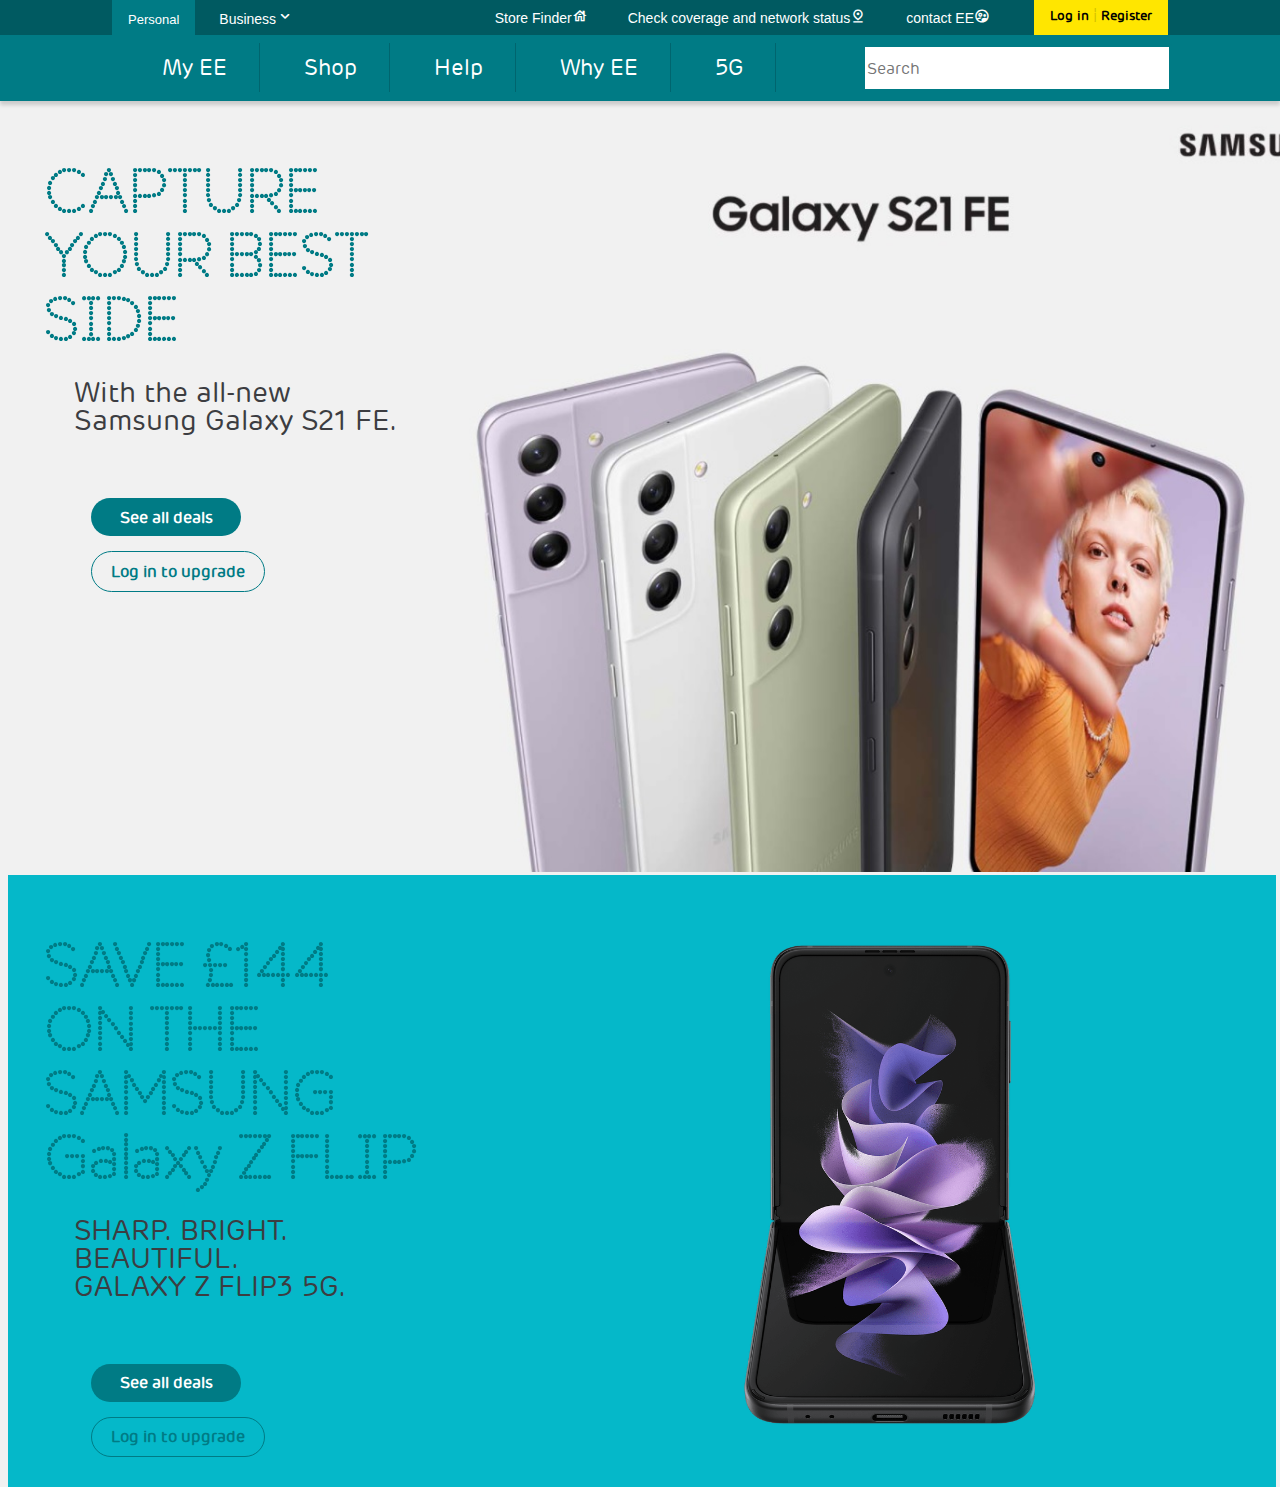
==== commit c1784c19: "projeto final" ====
--- a/index.html
+++ b/index.html
@@ -15,12 +15,12 @@
         <section class="cabecalho">
             <div class="links__destaque">
                 <a href="#" class="personal">Personal</a>
-                <a href="#" class="cabecalho__links destaque">Business <i></i></a>
+                <a href="#" class="cabecalho__links destaque">Business<i></i></a>
             </div>
-            <div>
+            <div class="cabecalho__links--container">
                 <a href="#" class="cabecalho__links link__store">Store Finder<i></i></a>
                 <a href="#" class="cabecalho__links link__check">Check coverage and network status<i></i></a>
-                <a href="#" class="cabecalho__links link__contact" >contact EE<i></i></a>
+                <a href="#" class="cabecalho__links link__contact">contact EE<i></i></a>
             </div>
             <div class="cabecalho__amarelo">
                 <a href="#" class="cabecalho__login">Log in <i></i></a>
@@ -58,14 +58,16 @@
             <a href="#" class="cabecalho__icone-lateral"><img src="../clonesite-ee/assets/img/menu_white_24dp.svg"
                     class="cabecalho__icone-lateral" alt=""></a>
             <a href="#"><img src="../clonesite-ee/assets/img/logo.jpg" class="logo-meio" alt=""></a>
-            
+
             <div class="input__busca busca-menu--ativo">
-                <input class="input-campo" type="text" aria-label="Buscar" id="search" placeholder="Search" name="Search">
-                <a href="#" class="fechar"><img src="../clonesite-ee/assets/img/close_white_24dp.svg" class="" alt=""></a>
+                <input class="input-campo" type="text" aria-label="Buscar" id="search" placeholder="Search"
+                    name="Search">
+                <a href="#" class="fechar"><img src="../clonesite-ee/assets/img/close_white_24dp.svg" class=""
+                        alt=""></a>
             </div>
 
             <a href="#" class="buscar"><img src="../clonesite-ee/assets/img/search_white_36dp.svg" alt="buscar"></a>
-            
+
             <button class="botao-login botao-mostrar">Log in</button>
         </nav>
     </header>
@@ -73,14 +75,30 @@
         <div class="principal__titulo">
             <h2 class="titulo--destaque">CAPTURE YOUR
                 BEST SIDE</h2>
-            <p class="titulo">With the all-new
+            <p class="titulo">With the all-new<br>
                 Samsung Galaxy S21 FE.</p>
-                <button class="botao botao-verde">See all deals</button>
-                <button class="botao">Log in to upgrade</button>
+            <div class="botoes"><button class="botao botao-verde principal__botao">See all deals</button>
+                <button class="botao principal__botao">Log in to upgrade</button>
+            </div>
         </div>
-        <picture class="principal__imagem" aria-label="Galaxy s21">
-            <p class="titulo--imagem">Galaxy S21</p>
-        </picture>
+
+        <div class="img"><img src="./assets/img/principal.jpg" alt=""></div>
+
+    </section>
+    <section class="principal2">
+        <div class="principal__titulo">
+            <h2 class="titulo--destaque">SAVE £144 ON THE
+                SAMSUNG Galaxy Z FLIP</h2>
+            <p class="titulo">SHARP. BRIGHT.
+                BEAUTIFUL.<br>
+                GALAXY Z FLIP3 5G.</p>
+            <div class="botoes"><button class="botao botao-verde principal__botao">See all deals</button>
+                <button class="botao principal__botao">Log in to upgrade</button>
+            </div>
+        </div>
+
+        <div class="img"><img src="./assets/img/celular.jfif" alt=""></div>
+
     </section>
 
     <script src="index.js"></script>
--- a/assets/css/base/style.css
+++ b/assets/css/base/style.css
@@ -132,7 +132,7 @@
         top: 55px;
         left: 0;
         width: 345px;
-        height: 100vh;
+        height: calc(100vh - 80px);
         background-color: var(--branco);
     }
     
@@ -150,9 +150,16 @@
         font-weight: 700;
         font-size: 1.15rem;
     }
+
+    .img{
+        margin-top: 10px;
+         width: 100%;
+         height: auto;
+         object-fit: contain;
+    }
 }
 
-@media screen and (min-width: 1080px){
+@media screen and (min-width: 1200px){
     .botao-mostrar{
         z-index: 0;
         display: none;
@@ -164,31 +171,14 @@
     
     .cabecalho__links{
         font-family: sans-serif;
-        font-size: 13px;
+        font-size: 14px;
         margin-left: .25rem;
         padding-right: 1rem;
         padding-left: 1rem;
         padding-top: 1rem;
         padding-bottom: 1rem;
         color: var(--branco);
-    }
-
-    .link__store i::before{
-        content: "\e902";
-        font-size: 16px;
-        font-family: var(--familia-corpo);   
-    }
-
-    .link__check i::before{
-        content: "\e909";
-        font-size: 16px;
-        font-family: var(--familia-corpo);   
-    }
-
-    .link__contact i::before{
-        content: "\e903";
-        font-size: 16px;
-        font-family: var(--familia-corpo);   
+        box-sizing: border-box;
     }
 
     .cabecalho__links:hover{
@@ -202,6 +192,7 @@
         font-size: 13px;
         font-weight: var(--peso-botao);
         margin-right: 7rem;
+        margin-left: 1.75rem;
         padding-right: 1rem;
         padding-left: 1rem;
         padding-top: 0.50rem;
@@ -214,8 +205,9 @@
         background-color: var(--verde-escuro);
         padding: 0;
         display: flex;
-        justify-content: space-between;
-        height: 35px
+        justify-content: flex-end;
+        height: 35px;
+        box-sizing: border-box;
     }
     
     .cabecalho__icone-lateral{
@@ -224,10 +216,17 @@
 
     .cabecalho__login i::before{
         content: "|";
-        font-size: 18px;
+        font-size: 14px;
         color: var(--preto-transparente);
-        font-family: var(--familia-corpo);
-        
+        font-family: var(--familia-titulo-destaque); 
+    }
+
+    .cabecalho__login:hover{
+        color: var(--verde);
+    }
+
+    .cabecalho__register:hover{
+        color: var(--verde);
     }
     
     .destaque i::before{
@@ -276,9 +275,29 @@
         height: 50px;
     }
     
+    .link__store i::before{
+        content: "\e902";
+        font-size: 16px;
+        font-family: var(--familia-corpo);   
+    }
+
+    .link__check i::before{
+        content: "\e909";
+        font-size: 16px;
+        font-family: var(--familia-corpo);   
+    }
+
+    .link__contact i::before{
+        content: "\e903";
+        font-size: 16px;
+        font-family: var(--familia-corpo);   
+    }
+
     .links__destaque{
-        margin-left: 4.5rem;
-        box-sizing: border-box;
+        margin-left: 0rem;
+        box-sizing: border-box;
+        position: absolute;
+        left: 5%;;
     }
 
     .logo-verde{
@@ -365,4 +384,10 @@
         background-color: var(--verde);
         color: var(--branco);
     }
+    .img{
+        margin-top: 10px;
+         width: 100vh;
+         height: auto;
+         object-fit: contain;
+    }
 }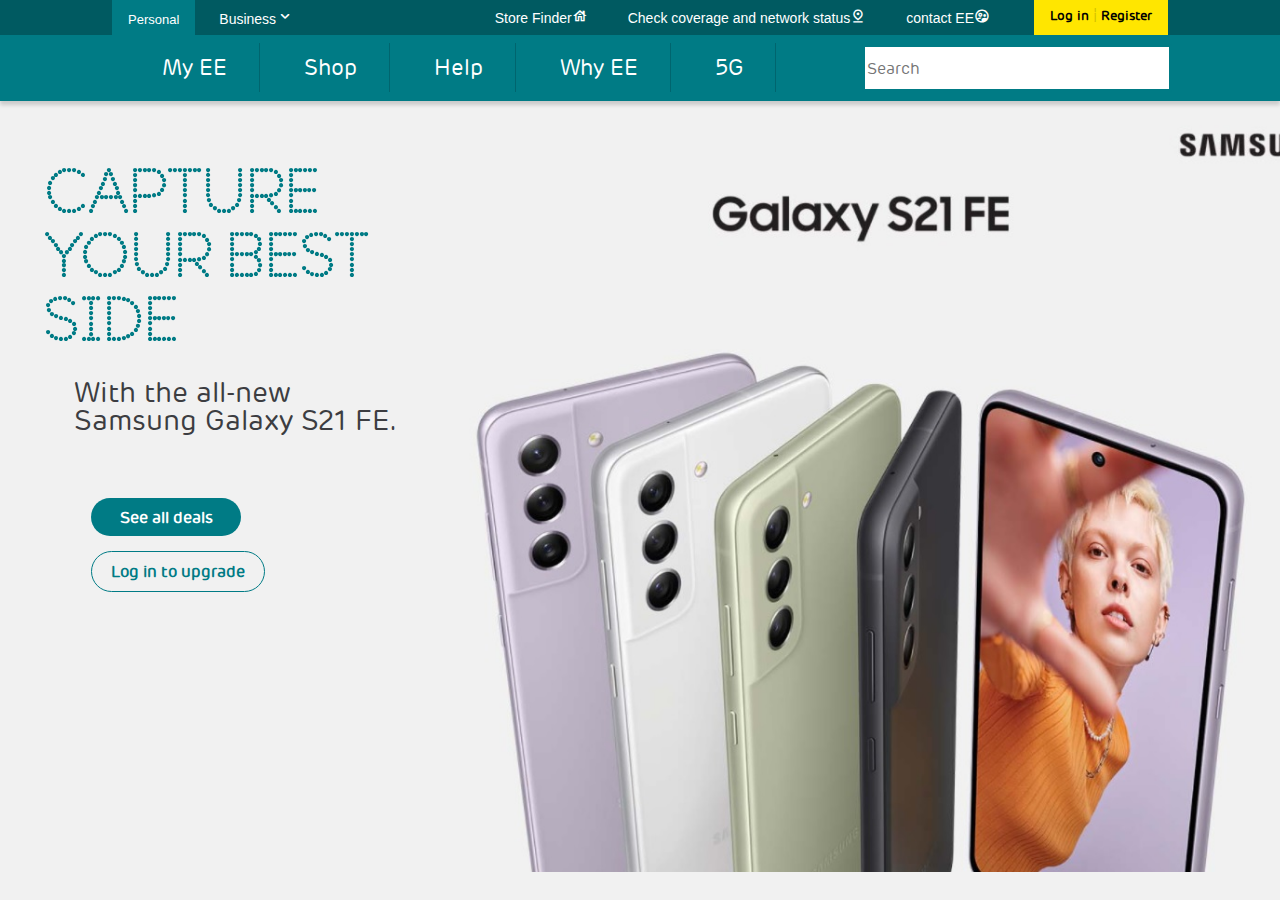
==== commit 8b96721a: "exclusao segundo card" ====
--- a/index.html
+++ b/index.html
@@ -85,21 +85,7 @@
         <div class="img"><img src="./assets/img/principal.jpg" alt=""></div>
 
     </section>
-    <section class="principal2">
-        <div class="principal__titulo">
-            <h2 class="titulo--destaque">SAVE £144 ON THE
-                SAMSUNG Galaxy Z FLIP</h2>
-            <p class="titulo">SHARP. BRIGHT.
-                BEAUTIFUL.<br>
-                GALAXY Z FLIP3 5G.</p>
-            <div class="botoes"><button class="botao botao-verde principal__botao">See all deals</button>
-                <button class="botao principal__botao">Log in to upgrade</button>
-            </div>
-        </div>
-
-        <div class="img"><img src="./assets/img/celular.jfif" alt=""></div>
-
-    </section>
+    
 
     <script src="index.js"></script>
 </body>
--- a/assets/css/base/base.css
+++ b/assets/css/base/base.css
@@ -1,5 +1,5 @@
-@import url(_variables.css);
-@import url(_reset.css);
+@import url(variables.css);
+@import url(reset.css);
 @import url(../components/botoes.css);
 @import url(../components/cards.css);
 
